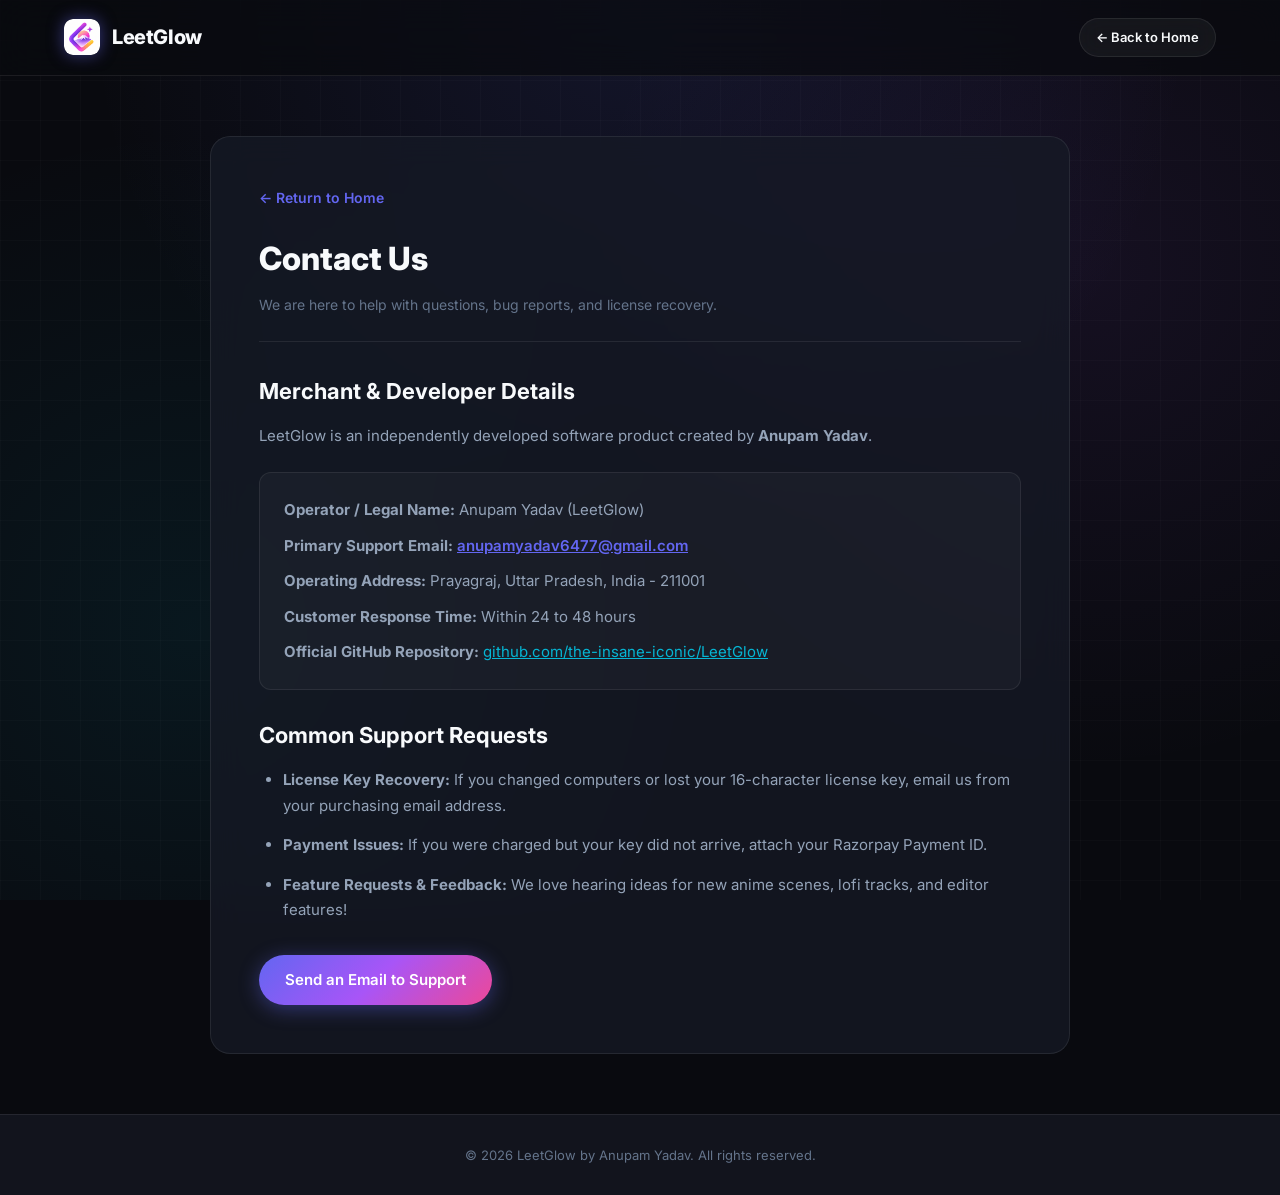
==== docs/contact.html @ cf32027a "feat: add website landing page and legal policy documents for LeetGlow" ====
<!DOCTYPE html>
<html lang="en">
<head>
  <meta charset="UTF-8">
  <meta name="viewport" content="width=device-width, initial-scale=1.0">
  <title>Contact Us — LeetGlow</title>
  <link rel="icon" type="image/png" href="assets/icon128.png">
  <link rel="preconnect" href="https://fonts.googleapis.com">
  <link rel="preconnect" href="https://fonts.gstatic.com" crossorigin>
  <link href="https://fonts.googleapis.com/css2?family=Inter:wght@400;500;600;700;800&display=swap" rel="stylesheet">
  <link rel="stylesheet" href="style.css">
</head>
<body>
  <header class="navbar">
    <div class="container">
      <a href="index.html" class="nav-brand">
        <img src="assets/icon128.png" alt="LeetGlow Logo" class="nav-logo">
        <span class="nav-title">LeetGlow</span>
      </a>
      <a href="index.html" class="btn btn-secondary" style="padding: 8px 16px; font-size: 13px;">← Back to Home</a>
    </div>
  </header>

  <main class="container">
    <div class="legal-container">
      <a href="index.html" class="back-link">← Return to Home</a>
      <div class="legal-header">
        <h1 class="legal-title">Contact Us</h1>
        <p class="legal-meta">We are here to help with questions, bug reports, and license recovery.</p>
      </div>

      <div class="legal-content">
        <h2>Merchant & Developer Details</h2>
        <p>LeetGlow is an independently developed software product created by <strong>Anupam Yadav</strong>.</p>

        <div style="background: rgba(255, 255, 255, 0.03); border: 1px solid rgba(255, 255, 255, 0.08); border-radius: 12px; padding: 24px; margin: 24px 0;">
          <p style="margin-bottom: 10px;"><strong>Operator / Legal Name:</strong> Anupam Yadav (LeetGlow)</p>
          <p style="margin-bottom: 10px;"><strong>Primary Support Email:</strong> <a href="mailto:anupamyadav6477@gmail.com" style="color: #6366f1; font-weight: 600;">anupamyadav6477@gmail.com</a></p>
          <p style="margin-bottom: 10px;"><strong>Operating Address:</strong> Prayagraj, Uttar Pradesh, India - 211001</p>
          <p style="margin-bottom: 10px;"><strong>Customer Response Time:</strong> Within 24 to 48 hours</p>
          <p style="margin-bottom: 0;"><strong>Official GitHub Repository:</strong> <a href="https://github.com/the-insane-iconic/LeetGlow" target="_blank" style="color: #06b6d4;">github.com/the-insane-iconic/LeetGlow</a></p>
        </div>

        <h2>Common Support Requests</h2>
        <ul>
          <li><strong>License Key Recovery:</strong> If you changed computers or lost your 16-character license key, email us from your purchasing email address.</li>
          <li><strong>Payment Issues:</strong> If you were charged but your key did not arrive, attach your Razorpay Payment ID.</li>
          <li><strong>Feature Requests & Feedback:</strong> We love hearing ideas for new anime scenes, lofi tracks, and editor features!</li>
        </ul>

        <div style="margin-top: 32px;">
          <a href="mailto:anupamyadav6477@gmail.com?subject=LeetGlow%20Support%20Request" class="btn btn-primary">
            Send an Email to Support
          </a>
        </div>
      </div>
    </div>
  </main>

  <footer class="footer" style="margin-top: 40px; padding: 30px 0;">
    <div class="container" style="text-align: center; font-size: 13px; color: #64748b;">
      © 2026 LeetGlow by Anupam Yadav. All rights reserved.
    </div>
  </footer>
</body>
</html>
---- docs/style.css ----
/* =============================================================================
   LeetGlow Official Landing Page Stylesheet
   Modern, ultra-premium dark aesthetic with glassmorphism and ambient glow
   ============================================================================= */

:root {
  --bg-primary: #090a0f;
  --bg-secondary: #12141d;
  --bg-card: rgba(22, 26, 38, 0.75);
  --bg-card-hover: rgba(28, 33, 49, 0.9);
  --bg-glass: rgba(18, 21, 32, 0.65);

  --border-subtle: rgba(255, 255, 255, 0.08);
  --border-hover: rgba(255, 255, 255, 0.2);
  --border-accent: rgba(99, 102, 241, 0.35);

  --accent-primary: #6366f1;
  --accent-primary-hover: #4f46e5;
  --accent-gradient: linear-gradient(135deg, #6366f1 0%, #a855f7 50%, #ec4899 100%);
  --accent-glow: 0 0 40px rgba(99, 102, 241, 0.35);

  --cyan-primary: #06b6d4;
  --emerald-primary: #10b981;
  --amber-primary: #f59e0b;

  --text-primary: #f8fafc;
  --text-secondary: #94a3b8;
  --text-muted: #64748b;

  --font-sans: 'Inter', -apple-system, BlinkMacSystemFont, "Segoe UI", Roboto, sans-serif;
  --font-mono: 'JetBrains Mono', ui-monospace, SFMono-Regular, Menlo, Monaco, monospace;

  --container-max: 1200px;
  --radius-sm: 8px;
  --radius-md: 14px;
  --radius-lg: 20px;
  --radius-pill: 9999px;
  --transition-smooth: all 0.25s cubic-bezier(0.16, 1, 0.3, 1);
}

/* Reset & Base */
*, *::before, *::after {
  box-sizing: border-box;
  margin: 0;
  padding: 0;
}

html {
  scroll-behavior: smooth;
  font-family: var(--font-sans);
  background-color: var(--bg-primary);
  color: var(--text-primary);
  line-height: 1.6;
  -webkit-font-smoothing: antialiased;
}

body {
  overflow-x: hidden;
  min-height: 100vh;
  position: relative;
  background-image: 
    radial-gradient(circle at 50% 0%, rgba(99, 102, 241, 0.12) 0%, transparent 50%),
    radial-gradient(circle at 85% 30%, rgba(168, 85, 247, 0.08) 0%, transparent 40%),
    radial-gradient(circle at 15% 70%, rgba(6, 182, 212, 0.08) 0%, transparent 40%);
  background-attachment: fixed;
}

/* Background grid noise */
body::before {
  content: "";
  position: fixed;
  inset: 0;
  background-image: 
    linear-gradient(rgba(255, 255, 255, 0.02) 1px, transparent 1px),
    linear-gradient(90deg, rgba(255, 255, 255, 0.02) 1px, transparent 1px);
  background-size: 40px 40px;
  pointer-events: none;
  z-index: 0;
}

.container {
  width: 100%;
  max-width: var(--container-max);
  margin-left: auto;
  margin-right: auto;
  padding-left: 24px;
  padding-right: 24px;
  position: relative;
  z-index: 1;
}

/* Typography Helpers */
.gradient-text {
  background: var(--accent-gradient);
  -webkit-background-clip: text;
  -webkit-text-fill-color: transparent;
  display: inline-block;
}

.section-tag {
  display: inline-flex;
  align-items: center;
  gap: 8px;
  padding: 6px 14px;
  border-radius: var(--radius-pill);
  background: rgba(99, 102, 241, 0.1);
  border: 1px solid rgba(99, 102, 241, 0.3);
  font-size: 13px;
  font-weight: 600;
  color: #a5b4fc;
  letter-spacing: 0.04em;
  text-transform: uppercase;
  margin-bottom: 16px;
}

.section-header {
  text-align: center;
  max-width: 700px;
  margin: 0 auto 56px auto;
}

.section-title {
  font-size: 38px;
  font-weight: 800;
  letter-spacing: -0.02em;
  margin-bottom: 16px;
  color: var(--text-primary);
}

.section-subtitle {
  font-size: 17px;
  color: var(--text-secondary);
  line-height: 1.6;
}

/* Buttons */
.btn {
  display: inline-flex;
  align-items: center;
  justify-content: center;
  gap: 10px;
  padding: 13px 26px;
  font-size: 15px;
  font-weight: 600;
  border-radius: var(--radius-pill);
  text-decoration: none;
  cursor: pointer;
  transition: var(--transition-smooth);
  border: none;
  white-space: nowrap;
}

.btn-primary {
  background: var(--accent-gradient);
  color: #ffffff;
  box-shadow: 0 4px 20px rgba(99, 102, 241, 0.4);
}

.btn-primary:hover {
  transform: translateY(-2px);
  box-shadow: 0 8px 30px rgba(99, 102, 241, 0.6);
}

.btn-secondary {
  background: rgba(255, 255, 255, 0.05);
  color: var(--text-primary);
  border: 1px solid var(--border-subtle);
  backdrop-filter: blur(12px);
}

.btn-secondary:hover {
  background: rgba(255, 255, 255, 0.1);
  border-color: var(--border-hover);
  transform: translateY(-2px);
}

.btn-outline {
  background: transparent;
  color: #a5b4fc;
  border: 1px solid rgba(99, 102, 241, 0.4);
}

.btn-outline:hover {
  background: rgba(99, 102, 241, 0.12);
  border-color: var(--accent-primary);
}

/* =============================================================================
   Navbar
   ============================================================================= */
.navbar {
  position: sticky;
  top: 0;
  width: 100%;
  z-index: 100;
  padding: 18px 0;
  background: rgba(9, 10, 15, 0.7);
  backdrop-filter: blur(18px);
  border-bottom: 1px solid var(--border-subtle);
  transition: var(--transition-smooth);
}

.navbar .container {
  display: flex;
  align-items: center;
  justify-content: space-between;
}

.nav-brand {
  display: flex;
  align-items: center;
  gap: 12px;
  text-decoration: none;
}

.nav-logo {
  width: 36px;
  height: 36px;
  border-radius: 9px;
  object-fit: cover;
  box-shadow: 0 0 16px rgba(99, 102, 241, 0.5);
}

.nav-title {
  font-size: 20px;
  font-weight: 800;
  color: var(--text-primary);
  letter-spacing: -0.02em;
}

.nav-badge {
  font-size: 11px;
  font-weight: 700;
  padding: 2px 8px;
  border-radius: var(--radius-pill);
  background: rgba(6, 182, 212, 0.15);
  color: var(--cyan-primary);
  border: 1px solid rgba(6, 182, 212, 0.3);
}

.nav-links {
  display: flex;
  align-items: center;
  gap: 28px;
  list-style: none;
}

.nav-link {
  color: var(--text-secondary);
  text-decoration: none;
  font-size: 14px;
  font-weight: 500;
  transition: var(--transition-smooth);
}

.nav-link:hover {
  color: var(--text-primary);
}

.nav-actions {
  display: flex;
  align-items: center;
  gap: 12px;
}

/* =============================================================================
   Hero Section
   ============================================================================= */
.hero {
  padding: 80px 0 60px 0;
  text-align: center;
  position: relative;
}

.hero-pill {
  display: inline-flex;
  align-items: center;
  gap: 8px;
  padding: 6px 16px;
  border-radius: var(--radius-pill);
  background: rgba(255, 255, 255, 0.04);
  border: 1px solid var(--border-subtle);
  font-size: 13px;
  color: var(--text-secondary);
  margin-bottom: 24px;
}

.hero-pill-badge {
  background: var(--accent-gradient);
  color: white;
  font-size: 11px;
  font-weight: 700;
  padding: 2px 8px;
  border-radius: var(--radius-pill);
}

.hero-title {
  font-size: 56px;
  font-weight: 900;
  line-height: 1.15;
  letter-spacing: -0.03em;
  margin-bottom: 24px;
  max-width: 900px;
  margin-left: auto;
  margin-right: auto;
}

.hero-desc {
  font-size: 19px;
  color: var(--text-secondary);
  line-height: 1.6;
  max-width: 720px;
  margin: 0 auto 36px auto;
}

.hero-cta {
  display: flex;
  align-items: center;
  justify-content: center;
  gap: 16px;
  margin-bottom: 28px;
  flex-wrap: wrap;
}

.hero-guarantee {
  display: flex;
  align-items: center;
  justify-content: center;
  gap: 24px;
  font-size: 13px;
  color: var(--text-muted);
}

.hero-guarantee span {
  display: flex;
  align-items: center;
  gap: 6px;
}

.hero-guarantee svg {
  color: var(--emerald-primary);
}

/* =============================================================================
   Interactive Preview Showcase
   ============================================================================= */
.preview-showcase {
  margin-top: 56px;
  position: relative;
}

.preview-switcher {
  display: flex;
  align-items: center;
  justify-content: center;
  gap: 10px;
  margin-bottom: 20px;
  flex-wrap: wrap;
}

.theme-pill-btn {
  padding: 8px 18px;
  border-radius: var(--radius-pill);
  background: rgba(255, 255, 255, 0.04);
  border: 1px solid var(--border-subtle);
  color: var(--text-secondary);
  font-size: 14px;
  font-weight: 500;
  cursor: pointer;
  transition: var(--transition-smooth);
}

.theme-pill-btn:hover {
  background: rgba(255, 255, 255, 0.08);
  color: var(--text-primary);
}

.theme-pill-btn.active {
  background: var(--accent-gradient);
  border-color: transparent;
  color: #ffffff;
  box-shadow: 0 4px 16px rgba(99, 102, 241, 0.4);
}

.preview-window {
  position: relative;
  width: 100%;
  max-width: 980px;
  margin: 0 auto;
  border-radius: var(--radius-lg);
  border: 1px solid var(--border-subtle);
  background: #111420;
  box-shadow: 0 24px 60px rgba(0, 0, 0, 0.6), 0 0 50px rgba(99, 102, 241, 0.15);
  overflow: hidden;
  transition: var(--transition-smooth);
}

.window-header {
  display: flex;
  align-items: center;
  justify-content: space-between;
  padding: 14px 20px;
  background: rgba(18, 21, 32, 0.85);
  backdrop-filter: blur(12px);
  border-bottom: 1px solid var(--border-subtle);
}

.window-dots {
  display: flex;
  align-items: center;
  gap: 8px;
}

.window-dot {
  width: 12px;
  height: 12px;
  border-radius: 50%;
}

.dot-red { background: #ef4444; }
.dot-yellow { background: #f59e0b; }
.dot-green { background: #10b981; }

.window-title {
  font-family: var(--font-mono);
  font-size: 13px;
  color: var(--text-secondary);
  display: flex;
  align-items: center;
  gap: 8px;
}

.window-badge {
  font-size: 12px;
  font-weight: 600;
  padding: 3px 10px;
  border-radius: var(--radius-pill);
  background: rgba(16, 185, 129, 0.15);
  color: var(--emerald-primary);
  border: 1px solid rgba(16, 185, 129, 0.3);
}

.window-stage {
  position: relative;
  height: 480px;
  background-size: cover;
  background-position: center;
  transition: background-image 0.4s ease-in-out;
  display: flex;
  align-items: center;
  justify-content: center;
  padding: 24px;
}

.window-glass-editor {
  width: 100%;
  max-width: 680px;
  background: rgba(10, 12, 20, 0.72);
  backdrop-filter: blur(16px);
  border: 1px solid rgba(255, 255, 255, 0.12);
  border-radius: var(--radius-md);
  box-shadow: 0 16px 40px rgba(0, 0, 0, 0.5);
  padding: 24px;
  font-family: var(--font-mono);
  font-size: 14px;
  line-height: 1.7;
}

.code-keyword { color: #ec4899; }
.code-func { color: #60a5fa; }
.code-var { color: #f87171; }
.code-type { color: #34d399; }
.code-num { color: #fbbf24; }
.code-comment { color: #64748b; font-style: italic; }

.submission-toast {
  position: absolute;
  bottom: 24px;
  right: 24px;
  display: flex;
  align-items: center;
  gap: 12px;
  padding: 12px 20px;
  background: rgba(16, 185, 129, 0.2);
  border: 1px solid rgba(16, 185, 129, 0.4);
  backdrop-filter: blur(16px);
  border-radius: var(--radius-md);
  box-shadow: 0 10px 30px rgba(0, 0, 0, 0.4);
  animation: bounce 2s infinite ease-in-out;
}

@keyframes bounce {
  0%, 100% { transform: translateY(0); }
  50% { transform: translateY(-6px); }
}

/* =============================================================================
   Features Section
   ============================================================================= */
.features-section {
  padding: 100px 0;
}

.features-grid {
  display: grid;
  grid-template-columns: repeat(auto-fit, minmax(340px, 1fr));
  gap: 28px;
}

.feature-card {
  padding: 32px;
  border-radius: var(--radius-lg);
  background: var(--bg-card);
  border: 1px solid var(--border-subtle);
  backdrop-filter: blur(12px);
  transition: var(--transition-smooth);
  position: relative;
  overflow: hidden;
}

.feature-card:hover {
  transform: translateY(-4px);
  border-color: var(--border-hover);
  background: var(--bg-card-hover);
  box-shadow: 0 16px 36px rgba(0, 0, 0, 0.4);
}

.feature-icon-wrapper {
  width: 54px;
  height: 54px;
  border-radius: var(--radius-md);
  background: rgba(99, 102, 241, 0.1);
  border: 1px solid rgba(99, 102, 241, 0.25);
  display: flex;
  align-items: center;
  justify-content: center;
  margin-bottom: 20px;
  font-size: 24px;
  color: #a5b4fc;
}

.feature-title {
  font-size: 20px;
  font-weight: 700;
  margin-bottom: 12px;
  color: var(--text-primary);
}

.feature-desc {
  font-size: 15px;
  color: var(--text-secondary);
  line-height: 1.6;
}

/* =============================================================================
   Pricing Section (Mandatory for Razorpay Compliance)
   ============================================================================= */
.pricing-section {
  padding: 100px 0;
  background: linear-gradient(180deg, transparent 0%, rgba(99, 102, 241, 0.05) 50%, transparent 100%);
  position: relative;
}

.pricing-grid {
  display: grid;
  grid-template-columns: repeat(auto-fit, minmax(320px, 1fr));
  gap: 32px;
  max-width: 900px;
  margin: 0 auto;
  align-items: center;
}

.pricing-card {
  border-radius: var(--radius-lg);
  padding: 40px;
  background: var(--bg-card);
  border: 1px solid var(--border-subtle);
  backdrop-filter: blur(16px);
  position: relative;
  transition: var(--transition-smooth);
}

.pricing-card.featured {
  border: 2px solid var(--accent-primary);
  box-shadow: 0 0 50px rgba(99, 102, 241, 0.25), 0 20px 40px rgba(0, 0, 0, 0.5);
  background: rgba(24, 28, 44, 0.85);
  transform: scale(1.03);
}

.pricing-badge {
  position: absolute;
  top: -14px;
  left: 50%;
  transform: translateX(-50%);
  padding: 4px 16px;
  border-radius: var(--radius-pill);
  background: var(--accent-gradient);
  color: white;
  font-size: 12px;
  font-weight: 700;
  text-transform: uppercase;
  letter-spacing: 0.05em;
  box-shadow: 0 4px 12px rgba(99, 102, 241, 0.4);
}

.pricing-plan-name {
  font-size: 22px;
  font-weight: 700;
  color: var(--text-primary);
  margin-bottom: 8px;
}

.pricing-plan-desc {
  font-size: 14px;
  color: var(--text-secondary);
  margin-bottom: 24px;
}

.pricing-price-box {
  display: flex;
  align-items: baseline;
  gap: 8px;
  margin-bottom: 28px;
  padding-bottom: 24px;
  border-bottom: 1px solid var(--border-subtle);
}

.price-currency {
  font-size: 24px;
  font-weight: 700;
  color: var(--text-primary);
}

.price-amount {
  font-size: 54px;
  font-weight: 900;
  color: var(--text-primary);
  line-height: 1;
}

.price-period {
  font-size: 14px;
  color: var(--text-muted);
}

.pricing-features-list {
  list-style: none;
  margin-bottom: 32px;
  display: flex;
  flex-direction: column;
  gap: 14px;
}

.pricing-feature-item {
  display: flex;
  align-items: center;
  gap: 12px;
  font-size: 14px;
  color: var(--text-secondary);
}

.pricing-feature-item svg {
  color: var(--emerald-primary);
  flex-shrink: 0;
}

.pricing-card .btn {
  width: 100%;
}

.pricing-micro-note {
  text-align: center;
  font-size: 12px;
  color: var(--text-muted);
  margin-top: 14px;
}

/* =============================================================================
   FAQ Section
   ============================================================================= */
.faq-section {
  padding: 80px 0;
}

.faq-list {
  max-width: 760px;
  margin: 0 auto;
  display: flex;
  flex-direction: column;
  gap: 16px;
}

.faq-item {
  border-radius: var(--radius-md);
  background: var(--bg-card);
  border: 1px solid var(--border-subtle);
  overflow: hidden;
  transition: var(--transition-smooth);
}

.faq-question {
  width: 100%;
  padding: 20px 24px;
  text-align: left;
  background: transparent;
  border: none;
  font-size: 16px;
  font-weight: 600;
  color: var(--text-primary);
  display: flex;
  align-items: center;
  justify-content: space-between;
  cursor: pointer;
}

.faq-icon {
  transition: transform 0.25s ease;
  color: var(--text-muted);
}

.faq-item.active .faq-icon {
  transform: rotate(180deg);
  color: var(--accent-primary);
}

.faq-answer {
  max-height: 0;
  overflow: hidden;
  transition: max-height 0.3s ease-out, padding 0.3s ease;
  padding: 0 24px;
  font-size: 15px;
  color: var(--text-secondary);
  line-height: 1.6;
}

.faq-item.active .faq-answer {
  max-height: 250px;
  padding-bottom: 20px;
}

/* =============================================================================
   Footer & Legal Compliance Hub (Razorpay Mandated)
   ============================================================================= */
.footer {
  background: var(--bg-secondary);
  border-top: 1px solid var(--border-subtle);
  padding: 60px 0 30px 0;
  margin-top: 80px;
}

.footer-top {
  display: grid;
  grid-template-columns: 2fr 1fr 1fr 1fr;
  gap: 40px;
  margin-bottom: 48px;
}

.footer-brand p {
  font-size: 14px;
  color: var(--text-secondary);
  margin-top: 14px;
  max-width: 340px;
  line-height: 1.6;
}

.footer-heading {
  font-size: 15px;
  font-weight: 700;
  color: var(--text-primary);
  margin-bottom: 18px;
  text-transform: uppercase;
  letter-spacing: 0.04em;
}

.footer-links {
  list-style: none;
  display: flex;
  flex-direction: column;
  gap: 12px;
}

.footer-link {
  font-size: 14px;
  color: var(--text-secondary);
  text-decoration: none;
  transition: var(--transition-smooth);
}

.footer-link:hover {
  color: var(--text-primary);
  transform: translateX(2px);
}

.footer-merchant-box {
  padding: 20px;
  border-radius: var(--radius-md);
  background: rgba(255, 255, 255, 0.03);
  border: 1px solid var(--border-subtle);
  margin-bottom: 36px;
  font-size: 13px;
  color: var(--text-secondary);
  display: flex;
  flex-direction: column;
  gap: 6px;
}

.footer-bottom {
  display: flex;
  align-items: center;
  justify-content: space-between;
  padding-top: 24px;
  border-top: 1px solid var(--border-subtle);
  font-size: 13px;
  color: var(--text-muted);
  flex-wrap: wrap;
  gap: 16px;
}

/* =============================================================================
   Legal Document Subpages (Privacy, Terms, Refunds)
   ============================================================================= */
.legal-container {
  max-width: 860px;
  margin: 60px auto;
  padding: 48px;
  background: var(--bg-card);
  border: 1px solid var(--border-subtle);
  border-radius: var(--radius-lg);
  backdrop-filter: blur(16px);
}

.legal-header {
  border-bottom: 1px solid var(--border-subtle);
  padding-bottom: 24px;
  margin-bottom: 32px;
}

.legal-title {
  font-size: 32px;
  font-weight: 800;
  margin-bottom: 10px;
}

.legal-meta {
  font-size: 14px;
  color: var(--text-muted);
}

.legal-content h2 {
  font-size: 22px;
  font-weight: 700;
  margin: 28px 0 14px 0;
  color: var(--text-primary);
}

.legal-content p, .legal-content li {
  font-size: 15px;
  color: var(--text-secondary);
  line-height: 1.7;
  margin-bottom: 14px;
}

.legal-content ul {
  padding-left: 24px;
  margin-bottom: 18px;
}

.back-link {
  display: inline-flex;
  align-items: center;
  gap: 8px;
  color: var(--accent-primary);
  text-decoration: none;
  font-size: 14px;
  font-weight: 600;
  margin-bottom: 24px;
}

.back-link:hover {
  text-decoration: underline;
}

/* Responsive */
@media (max-width: 900px) {
  .hero-title { font-size: 40px; }
  .footer-top { grid-template-columns: 1fr 1fr; }
  .window-stage { height: 380px; }
  .pricing-card.featured { transform: none; }
}

@media (max-width: 640px) {
  .hero-title { font-size: 32px; }
  .hero-desc { font-size: 16px; }
  .nav-links { display: none; }
  .footer-top { grid-template-columns: 1fr; }
  .window-glass-editor { padding: 14px; font-size: 12px; }
  .legal-container { padding: 24px; margin: 24px auto; }
}
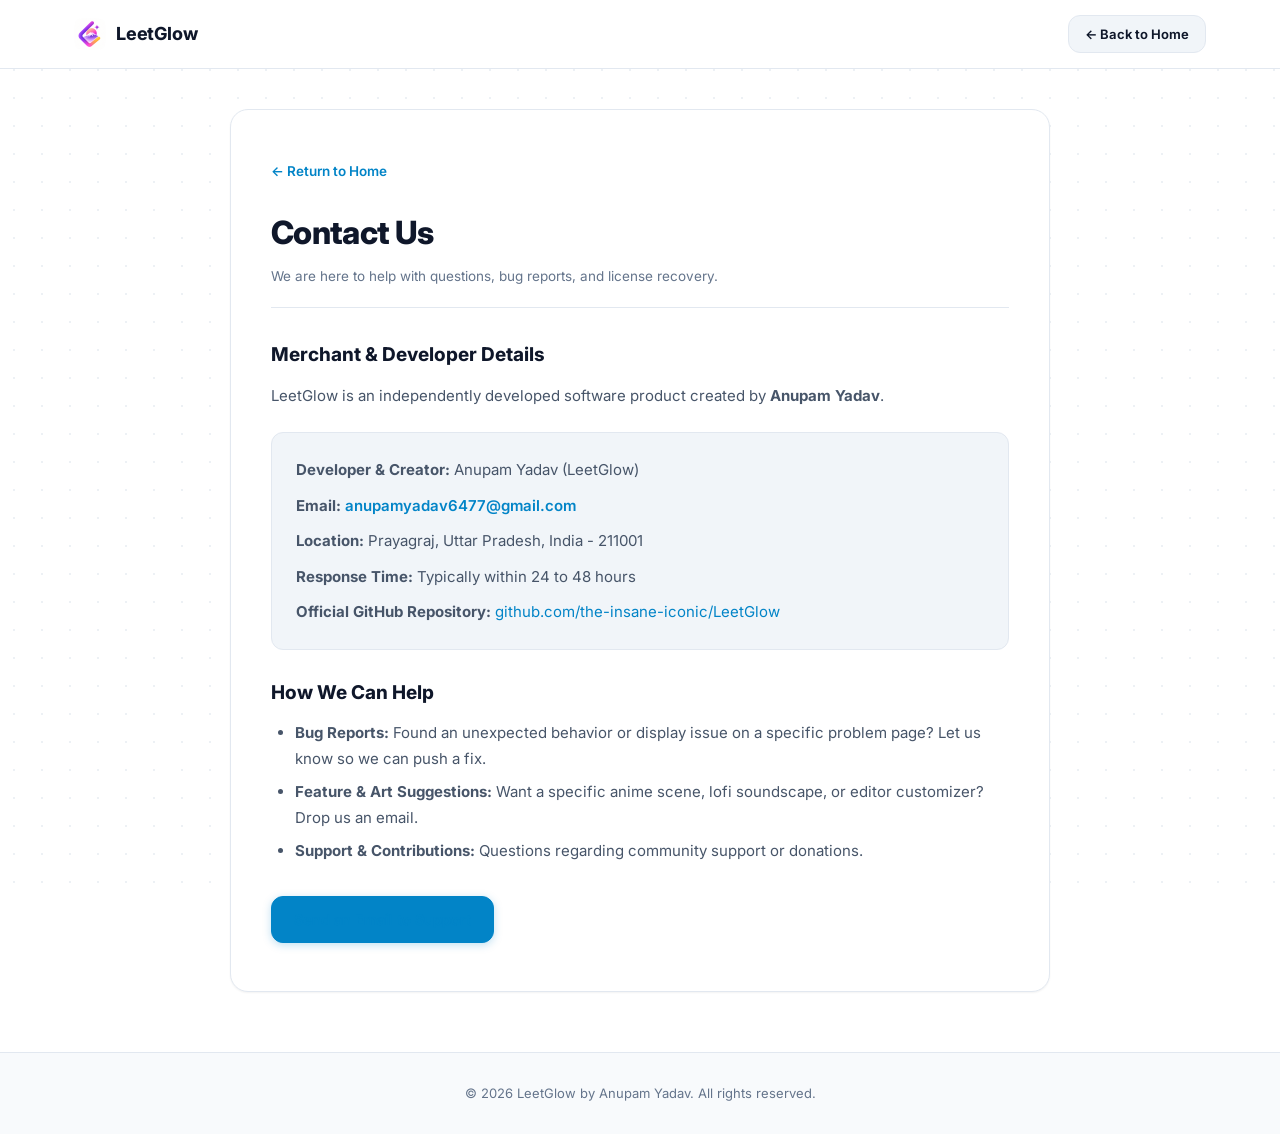
==== commit 5012423a: "feat: transition LeetGlow to a fully free extension and add support page" ====
--- a/docs/contact.html
+++ b/docs/contact.html
@@ -33,19 +33,19 @@
         <h2>Merchant & Developer Details</h2>
         <p>LeetGlow is an independently developed software product created by <strong>Anupam Yadav</strong>.</p>
 
-        <div style="background: rgba(255, 255, 255, 0.03); border: 1px solid rgba(255, 255, 255, 0.08); border-radius: 12px; padding: 24px; margin: 24px 0;">
-          <p style="margin-bottom: 10px;"><strong>Operator / Legal Name:</strong> Anupam Yadav (LeetGlow)</p>
-          <p style="margin-bottom: 10px;"><strong>Primary Support Email:</strong> <a href="mailto:anupamyadav6477@gmail.com" style="color: #6366f1; font-weight: 600;">anupamyadav6477@gmail.com</a></p>
-          <p style="margin-bottom: 10px;"><strong>Operating Address:</strong> Prayagraj, Uttar Pradesh, India - 211001</p>
-          <p style="margin-bottom: 10px;"><strong>Customer Response Time:</strong> Within 24 to 48 hours</p>
-          <p style="margin-bottom: 0;"><strong>Official GitHub Repository:</strong> <a href="https://github.com/the-insane-iconic/LeetGlow" target="_blank" style="color: #06b6d4;">github.com/the-insane-iconic/LeetGlow</a></p>
+        <div style="background: var(--bg-subtle); border: 1px solid var(--border-subtle); border-radius: 12px; padding: 24px; margin: 24px 0;">
+          <p style="margin-bottom: 10px;"><strong>Developer & Creator:</strong> Anupam Yadav (LeetGlow)</p>
+          <p style="margin-bottom: 10px;"><strong>Email:</strong> <a href="mailto:anupamyadav6477@gmail.com" style="color: var(--primary); font-weight: 600;">anupamyadav6477@gmail.com</a></p>
+          <p style="margin-bottom: 10px;"><strong>Location:</strong> Prayagraj, Uttar Pradesh, India - 211001</p>
+          <p style="margin-bottom: 10px;"><strong>Response Time:</strong> Typically within 24 to 48 hours</p>
+          <p style="margin-bottom: 0;"><strong>Official GitHub Repository:</strong> <a href="https://github.com/the-insane-iconic/LeetGlow" target="_blank" style="color: var(--primary);">github.com/the-insane-iconic/LeetGlow</a></p>
         </div>
 
-        <h2>Common Support Requests</h2>
+        <h2>How We Can Help</h2>
         <ul>
-          <li><strong>License Key Recovery:</strong> If you changed computers or lost your 16-character license key, email us from your purchasing email address.</li>
-          <li><strong>Payment Issues:</strong> If you were charged but your key did not arrive, attach your Razorpay Payment ID.</li>
-          <li><strong>Feature Requests & Feedback:</strong> We love hearing ideas for new anime scenes, lofi tracks, and editor features!</li>
+          <li><strong>Bug Reports:</strong> Found an unexpected behavior or display issue on a specific problem page? Let us know so we can push a fix.</li>
+          <li><strong>Feature & Art Suggestions:</strong> Want a specific anime scene, lofi soundscape, or editor customizer? Drop us an email.</li>
+          <li><strong>Support & Contributions:</strong> Questions regarding community support or donations.</li>
         </ul>
 
         <div style="margin-top: 32px;">
--- a/docs/style.css
+++ b/docs/style.css
@@ -1,41 +1,45 @@
 /* =============================================================================
-   LeetGlow Official Landing Page Stylesheet
-   Modern, ultra-premium dark aesthetic with glassmorphism and ambient glow
+   LeetGlow Official Website Stylesheet
+   Clean, modern, light-theme developer aesthetic (Linear / Vercel Light style)
    ============================================================================= */
 
 :root {
-  --bg-primary: #090a0f;
-  --bg-secondary: #12141d;
-  --bg-card: rgba(22, 26, 38, 0.75);
-  --bg-card-hover: rgba(28, 33, 49, 0.9);
-  --bg-glass: rgba(18, 21, 32, 0.65);
-
-  --border-subtle: rgba(255, 255, 255, 0.08);
-  --border-hover: rgba(255, 255, 255, 0.2);
-  --border-accent: rgba(99, 102, 241, 0.35);
-
-  --accent-primary: #6366f1;
-  --accent-primary-hover: #4f46e5;
-  --accent-gradient: linear-gradient(135deg, #6366f1 0%, #a855f7 50%, #ec4899 100%);
-  --accent-glow: 0 0 40px rgba(99, 102, 241, 0.35);
-
-  --cyan-primary: #06b6d4;
-  --emerald-primary: #10b981;
-  --amber-primary: #f59e0b;
-
-  --text-primary: #f8fafc;
-  --text-secondary: #94a3b8;
+  --bg-primary: #ffffff;
+  --bg-secondary: #f8fafc;
+  --bg-subtle: #f1f5f9;
+  --bg-card: #ffffff;
+  --bg-card-hover: #ffffff;
+
+  --border-subtle: #e2e8f0;
+  --border-hover: #cbd5e1;
+  --border-accent: #bfdbfe;
+
+  --primary: #0284c7;
+  --primary-hover: #0369a1;
+  --primary-soft: #f0f9ff;
+
+  --emerald: #10b981;
+  --emerald-soft: #ecfdf5;
+  --rose: #e11d48;
+  --amber: #f59e0b;
+
+  --text-primary: #0f172a;
+  --text-secondary: #475569;
   --text-muted: #64748b;
+  --text-faint: #94a3b8;
 
   --font-sans: 'Inter', -apple-system, BlinkMacSystemFont, "Segoe UI", Roboto, sans-serif;
   --font-mono: 'JetBrains Mono', ui-monospace, SFMono-Regular, Menlo, Monaco, monospace;
 
-  --container-max: 1200px;
+  --container-max: 1180px;
   --radius-sm: 8px;
-  --radius-md: 14px;
-  --radius-lg: 20px;
+  --radius-md: 12px;
+  --radius-lg: 18px;
   --radius-pill: 9999px;
-  --transition-smooth: all 0.25s cubic-bezier(0.16, 1, 0.3, 1);
+  --shadow-sm: 0 1px 2px 0 rgba(0, 0, 0, 0.05);
+  --shadow-md: 0 4px 20px -2px rgba(15, 23, 42, 0.06), 0 2px 6px -1px rgba(15, 23, 42, 0.04);
+  --shadow-lg: 0 12px 32px -4px rgba(15, 23, 42, 0.08), 0 4px 12px -2px rgba(15, 23, 42, 0.03);
+  --transition: all 0.2s cubic-bezier(0.16, 1, 0.3, 1);
 }
 
 /* Reset & Base */
@@ -58,22 +62,17 @@
   overflow-x: hidden;
   min-height: 100vh;
   position: relative;
-  background-image: 
-    radial-gradient(circle at 50% 0%, rgba(99, 102, 241, 0.12) 0%, transparent 50%),
-    radial-gradient(circle at 85% 30%, rgba(168, 85, 247, 0.08) 0%, transparent 40%),
-    radial-gradient(circle at 15% 70%, rgba(6, 182, 212, 0.08) 0%, transparent 40%);
-  background-attachment: fixed;
-}
-
-/* Background grid noise */
+  background-color: var(--bg-primary);
+}
+
+/* Subtle architectural dot grid */
 body::before {
   content: "";
   position: fixed;
   inset: 0;
-  background-image: 
-    linear-gradient(rgba(255, 255, 255, 0.02) 1px, transparent 1px),
-    linear-gradient(90deg, rgba(255, 255, 255, 0.02) 1px, transparent 1px);
-  background-size: 40px 40px;
+  background-image: radial-gradient(#cbd5e1 1px, transparent 1px);
+  background-size: 28px 28px;
+  opacity: 0.35;
   pointer-events: none;
   z-index: 0;
 }
@@ -91,7 +90,7 @@
 
 /* Typography Helpers */
 .gradient-text {
-  background: var(--accent-gradient);
+  background: linear-gradient(135deg, #0284c7 0%, #2563eb 50%, #4f46e5 100%);
   -webkit-background-clip: text;
   -webkit-text-fill-color: transparent;
   display: inline-block;
@@ -100,37 +99,41 @@
 .section-tag {
   display: inline-flex;
   align-items: center;
-  gap: 8px;
-  padding: 6px 14px;
+  gap: 6px;
+  font-size: 12px;
+  font-weight: 700;
+  text-transform: uppercase;
+  letter-spacing: 0.06em;
+  color: var(--primary);
+  background: var(--primary-soft);
+  border: 1px solid var(--border-accent);
+  padding: 4px 12px;
   border-radius: var(--radius-pill);
-  background: rgba(99, 102, 241, 0.1);
-  border: 1px solid rgba(99, 102, 241, 0.3);
-  font-size: 13px;
-  font-weight: 600;
-  color: #a5b4fc;
-  letter-spacing: 0.04em;
-  text-transform: uppercase;
-  margin-bottom: 16px;
+  margin-bottom: 14px;
+}
+
+.section-title {
+  font-size: 34px;
+  font-weight: 800;
+  letter-spacing: -0.025em;
+  color: var(--text-primary);
+  line-height: 1.25;
+  margin-bottom: 12px;
+}
+
+.section-subtitle {
+  font-size: 16px;
+  color: var(--text-secondary);
+  max-width: 620px;
+  line-height: 1.65;
 }
 
 .section-header {
   text-align: center;
-  max-width: 700px;
-  margin: 0 auto 56px auto;
-}
-
-.section-title {
-  font-size: 38px;
-  font-weight: 800;
-  letter-spacing: -0.02em;
-  margin-bottom: 16px;
-  color: var(--text-primary);
-}
-
-.section-subtitle {
-  font-size: 17px;
-  color: var(--text-secondary);
-  line-height: 1.6;
+  margin-bottom: 48px;
+  display: flex;
+  flex-direction: column;
+  align-items: center;
 }
 
 /* Buttons */
@@ -138,123 +141,113 @@
   display: inline-flex;
   align-items: center;
   justify-content: center;
-  gap: 10px;
-  padding: 13px 26px;
-  font-size: 15px;
-  font-weight: 600;
-  border-radius: var(--radius-pill);
+  gap: 8px;
+  font-family: var(--font-sans);
+  font-size: 14.5px;
+  font-weight: 650;
+  padding: 11px 22px;
+  border-radius: var(--radius-md);
   text-decoration: none;
   cursor: pointer;
-  transition: var(--transition-smooth);
-  border: none;
+  transition: var(--transition);
   white-space: nowrap;
 }
 
 .btn-primary {
-  background: var(--accent-gradient);
+  background: var(--primary);
   color: #ffffff;
-  box-shadow: 0 4px 20px rgba(99, 102, 241, 0.4);
-}
-
+  border: 1px solid var(--primary);
+  box-shadow: 0 2px 8px rgba(2, 132, 199, 0.25);
+}
 .btn-primary:hover {
-  transform: translateY(-2px);
-  box-shadow: 0 8px 30px rgba(99, 102, 241, 0.6);
+  background: var(--primary-hover);
+  border-color: var(--primary-hover);
+  transform: translateY(-1px);
+  box-shadow: 0 4px 16px rgba(2, 132, 199, 0.32);
+}
+.btn-primary:active {
+  transform: translateY(0.5px);
 }
 
 .btn-secondary {
-  background: rgba(255, 255, 255, 0.05);
-  color: var(--text-primary);
-  border: 1px solid var(--border-subtle);
-  backdrop-filter: blur(12px);
-}
-
+  background: var(--bg-surface-subtle, #f1f5f9);
+  color: var(--text-primary);
+  border: 1px solid var(--border-subtle);
+}
 .btn-secondary:hover {
-  background: rgba(255, 255, 255, 0.1);
-  border-color: var(--border-hover);
-  transform: translateY(-2px);
+  background: #e2e8f0;
+  border-color: #cbd5e1;
+  color: var(--text-main);
+  transform: translateY(-1px);
 }
 
 .btn-outline {
-  background: transparent;
-  color: #a5b4fc;
-  border: 1px solid rgba(99, 102, 241, 0.4);
-}
-
+  background: #ffffff;
+  color: var(--text-secondary);
+  border: 1px solid var(--border-subtle);
+}
 .btn-outline:hover {
-  background: rgba(99, 102, 241, 0.12);
-  border-color: var(--accent-primary);
-}
-
-/* =============================================================================
-   Navbar
-   ============================================================================= */
+  background: #f8fafc;
+  color: var(--text-primary);
+  border-color: #cbd5e1;
+}
+
+/* Navigation Bar */
 .navbar {
   position: sticky;
   top: 0;
-  width: 100%;
   z-index: 100;
-  padding: 18px 0;
-  background: rgba(9, 10, 15, 0.7);
-  backdrop-filter: blur(18px);
+  background: rgba(255, 255, 255, 0.88);
+  backdrop-filter: blur(12px);
+  -webkit-backdrop-filter: blur(12px);
   border-bottom: 1px solid var(--border-subtle);
-  transition: var(--transition-smooth);
-}
-
+  transition: var(--transition);
+}
 .navbar .container {
   display: flex;
   align-items: center;
   justify-content: space-between;
-}
-
+  height: 68px;
+}
 .nav-brand {
   display: flex;
   align-items: center;
-  gap: 12px;
+  gap: 10px;
   text-decoration: none;
-}
-
+  color: var(--text-primary);
+  font-weight: 750;
+  font-size: 18px;
+  letter-spacing: -0.01em;
+}
 .nav-logo {
-  width: 36px;
-  height: 36px;
-  border-radius: 9px;
-  object-fit: cover;
-  box-shadow: 0 0 16px rgba(99, 102, 241, 0.5);
-}
-
-.nav-title {
-  font-size: 20px;
-  font-weight: 800;
-  color: var(--text-primary);
-  letter-spacing: -0.02em;
-}
-
+  width: 32px;
+  height: 32px;
+  border-radius: 8px;
+}
 .nav-badge {
   font-size: 11px;
-  font-weight: 700;
-  padding: 2px 8px;
+  font-weight: 600;
+  background: var(--emerald-soft);
+  color: #047857;
+  border: 1px solid #a7f3d0;
+  padding: 2px 7px;
   border-radius: var(--radius-pill);
-  background: rgba(6, 182, 212, 0.15);
-  color: var(--cyan-primary);
-  border: 1px solid rgba(6, 182, 212, 0.3);
 }
 
 .nav-links {
   display: flex;
   align-items: center;
   gap: 28px;
-  list-style: none;
-}
-
+}
 .nav-link {
   color: var(--text-secondary);
   text-decoration: none;
   font-size: 14px;
-  font-weight: 500;
-  transition: var(--transition-smooth);
-}
-
+  font-weight: 550;
+  transition: color 0.15s ease;
+}
 .nav-link:hover {
-  color: var(--text-primary);
+  color: var(--primary);
 }
 
 .nav-actions {
@@ -263,636 +256,534 @@
   gap: 12px;
 }
 
-/* =============================================================================
-   Hero Section
-   ============================================================================= */
+/* Hero Section */
 .hero {
-  padding: 80px 0 60px 0;
+  padding: 68px 0 60px;
   text-align: center;
-  position: relative;
-}
-
+}
 .hero-pill {
   display: inline-flex;
   align-items: center;
   gap: 8px;
-  padding: 6px 16px;
+  background: #ffffff;
+  border: 1px solid var(--border-subtle);
   border-radius: var(--radius-pill);
-  background: rgba(255, 255, 255, 0.04);
-  border: 1px solid var(--border-subtle);
+  padding: 5px 14px 5px 6px;
   font-size: 13px;
   color: var(--text-secondary);
   margin-bottom: 24px;
-}
-
+  box-shadow: var(--shadow-sm);
+}
 .hero-pill-badge {
-  background: var(--accent-gradient);
-  color: white;
-  font-size: 11px;
+  background: var(--emerald);
+  color: #ffffff;
+  font-size: 10.5px;
   font-weight: 700;
-  padding: 2px 8px;
+  padding: 2px 7px;
   border-radius: var(--radius-pill);
-}
-
+  letter-spacing: 0.04em;
+}
 .hero-title {
-  font-size: 56px;
+  font-size: 52px;
   font-weight: 900;
+  letter-spacing: -0.035em;
   line-height: 1.15;
-  letter-spacing: -0.03em;
-  margin-bottom: 24px;
-  max-width: 900px;
-  margin-left: auto;
-  margin-right: auto;
-}
-
+  max-width: 840px;
+  margin: 0 auto 20px;
+  color: var(--text-primary);
+}
 .hero-desc {
-  font-size: 19px;
-  color: var(--text-secondary);
+  font-size: 18px;
+  color: var(--text-secondary);
+  max-width: 680px;
+  margin: 0 auto 32px;
   line-height: 1.6;
-  max-width: 720px;
-  margin: 0 auto 36px auto;
-}
-
+}
 .hero-cta {
   display: flex;
   align-items: center;
   justify-content: center;
-  gap: 16px;
-  margin-bottom: 28px;
+  gap: 14px;
+  margin-bottom: 36px;
+}
+
+.hero-guarantee {
+  display: flex;
   flex-wrap: wrap;
-}
-
-.hero-guarantee {
-  display: flex;
   align-items: center;
   justify-content: center;
   gap: 24px;
   font-size: 13px;
+  font-weight: 550;
   color: var(--text-muted);
-}
-
+  margin-bottom: 48px;
+}
 .hero-guarantee span {
-  display: flex;
+  display: inline-flex;
   align-items: center;
   gap: 6px;
 }
-
 .hero-guarantee svg {
-  color: var(--emerald-primary);
-}
-
-/* =============================================================================
-   Interactive Preview Showcase
-   ============================================================================= */
+  color: var(--emerald);
+}
+
+/* Interactive Preview Showcase */
 .preview-showcase {
-  margin-top: 56px;
-  position: relative;
-}
-
+  max-width: 960px;
+  margin: 0 auto;
+  border-radius: var(--radius-lg);
+  background: #ffffff;
+  border: 1px solid var(--border-subtle);
+  box-shadow: var(--shadow-lg);
+  overflow: hidden;
+}
 .preview-switcher {
   display: flex;
   align-items: center;
   justify-content: center;
-  gap: 10px;
-  margin-bottom: 20px;
-  flex-wrap: wrap;
-}
-
+  gap: 8px;
+  padding: 12px 16px;
+  background: var(--bg-secondary);
+  border-bottom: 1px solid var(--border-subtle);
+  overflow-x: auto;
+}
 .theme-pill-btn {
-  padding: 8px 18px;
+  background: #ffffff;
+  border: 1px solid var(--border-subtle);
   border-radius: var(--radius-pill);
-  background: rgba(255, 255, 255, 0.04);
-  border: 1px solid var(--border-subtle);
-  color: var(--text-secondary);
-  font-size: 14px;
-  font-weight: 500;
+  padding: 6px 14px;
+  font-family: var(--font-sans);
+  font-size: 13px;
+  font-weight: 600;
+  color: var(--text-secondary);
   cursor: pointer;
-  transition: var(--transition-smooth);
-}
-
+  transition: var(--transition);
+  white-space: nowrap;
+}
 .theme-pill-btn:hover {
-  background: rgba(255, 255, 255, 0.08);
-  color: var(--text-primary);
-}
-
+  border-color: #94a3b8;
+  color: var(--text-primary);
+}
 .theme-pill-btn.active {
-  background: var(--accent-gradient);
-  border-color: transparent;
+  background: var(--primary);
   color: #ffffff;
-  box-shadow: 0 4px 16px rgba(99, 102, 241, 0.4);
+  border-color: var(--primary);
+  box-shadow: 0 2px 6px rgba(2, 132, 199, 0.28);
 }
 
 .preview-window {
   position: relative;
-  width: 100%;
-  max-width: 980px;
-  margin: 0 auto;
-  border-radius: var(--radius-lg);
-  border: 1px solid var(--border-subtle);
-  background: #111420;
-  box-shadow: 0 24px 60px rgba(0, 0, 0, 0.6), 0 0 50px rgba(99, 102, 241, 0.15);
-  overflow: hidden;
-  transition: var(--transition-smooth);
-}
-
+  background: #0f172a;
+}
 .window-header {
-  display: flex;
-  align-items: center;
-  justify-content: space-between;
-  padding: 14px 20px;
-  background: rgba(18, 21, 32, 0.85);
-  backdrop-filter: blur(12px);
-  border-bottom: 1px solid var(--border-subtle);
-}
-
+  height: 38px;
+  background: rgba(15, 23, 42, 0.95);
+  border-bottom: 1px solid rgba(255, 255, 255, 0.08);
+  display: flex;
+  align-items: center;
+  padding: 0 16px;
+  gap: 12px;
+}
 .window-dots {
   display: flex;
-  align-items: center;
-  gap: 8px;
-}
-
+  gap: 6px;
+}
 .window-dot {
-  width: 12px;
-  height: 12px;
+  width: 10px;
+  height: 10px;
   border-radius: 50%;
 }
-
 .dot-red { background: #ef4444; }
 .dot-yellow { background: #f59e0b; }
 .dot-green { background: #10b981; }
 
 .window-title {
+  flex: 1;
+  text-align: center;
   font-family: var(--font-mono);
-  font-size: 13px;
-  color: var(--text-secondary);
-  display: flex;
-  align-items: center;
-  gap: 8px;
-}
-
+  font-size: 11.5px;
+  color: #94a3b8;
+}
 .window-badge {
-  font-size: 12px;
+  font-size: 11px;
   font-weight: 600;
-  padding: 3px 10px;
+  color: #34d399;
+  background: rgba(16, 185, 129, 0.15);
+  padding: 2px 8px;
   border-radius: var(--radius-pill);
-  background: rgba(16, 185, 129, 0.15);
-  color: var(--emerald-primary);
-  border: 1px solid rgba(16, 185, 129, 0.3);
 }
 
 .window-stage {
-  position: relative;
-  height: 480px;
+  min-height: 440px;
   background-size: cover;
   background-position: center;
-  transition: background-image 0.4s ease-in-out;
   display: flex;
   align-items: center;
   justify-content: center;
+  padding: 36px 20px;
+  position: relative;
+  transition: background-image 0.3s ease-in-out;
+}
+.window-glass-editor {
+  background: rgba(15, 23, 42, 0.88);
+  backdrop-filter: blur(14px);
+  -webkit-backdrop-filter: blur(14px);
+  border: 1px solid rgba(255, 255, 255, 0.12);
+  border-radius: 12px;
   padding: 24px;
-}
-
-.window-glass-editor {
+  max-width: 600px;
   width: 100%;
-  max-width: 680px;
-  background: rgba(10, 12, 20, 0.72);
-  backdrop-filter: blur(16px);
-  border: 1px solid rgba(255, 255, 255, 0.12);
-  border-radius: var(--radius-md);
-  box-shadow: 0 16px 40px rgba(0, 0, 0, 0.5);
-  padding: 24px;
   font-family: var(--font-mono);
-  font-size: 14px;
-  line-height: 1.7;
-}
-
-.code-keyword { color: #ec4899; }
-.code-func { color: #60a5fa; }
-.code-var { color: #f87171; }
-.code-type { color: #34d399; }
+  font-size: 13.5px;
+  color: #f8fafc;
+  line-height: 1.6;
+  box-shadow: 0 16px 36px rgba(0, 0, 0, 0.35);
+}
+.code-comment { color: #64748b; font-style: italic; }
+.code-keyword { color: #f43f5e; font-weight: 600; }
+.code-func { color: #38bdf8; }
+.code-var { color: #f8fafc; }
+.code-type { color: #a78bfa; }
 .code-num { color: #fbbf24; }
-.code-comment { color: #64748b; font-style: italic; }
 
 .submission-toast {
   position: absolute;
-  bottom: 24px;
-  right: 24px;
+  bottom: 20px;
+  right: 20px;
+  background: rgba(15, 23, 42, 0.95);
+  backdrop-filter: blur(10px);
+  border: 1px solid rgba(16, 185, 129, 0.35);
+  border-radius: 10px;
+  padding: 10px 16px;
   display: flex;
   align-items: center;
   gap: 12px;
-  padding: 12px 20px;
-  background: rgba(16, 185, 129, 0.2);
-  border: 1px solid rgba(16, 185, 129, 0.4);
-  backdrop-filter: blur(16px);
-  border-radius: var(--radius-md);
-  box-shadow: 0 10px 30px rgba(0, 0, 0, 0.4);
-  animation: bounce 2s infinite ease-in-out;
-}
-
-@keyframes bounce {
-  0%, 100% { transform: translateY(0); }
-  50% { transform: translateY(-6px); }
-}
-
-/* =============================================================================
-   Features Section
-   ============================================================================= */
+  box-shadow: 0 8px 24px rgba(0, 0, 0, 0.35);
+}
+
+/* Features Section */
 .features-section {
-  padding: 100px 0;
-}
-
+  padding: 88px 0;
+  background: var(--bg-secondary);
+  border-top: 1px solid var(--border-subtle);
+  border-bottom: 1px solid var(--border-subtle);
+}
 .features-grid {
   display: grid;
-  grid-template-columns: repeat(auto-fit, minmax(340px, 1fr));
-  gap: 28px;
-}
-
+  grid-template-columns: repeat(3, 1fr);
+  gap: 24px;
+}
 .feature-card {
-  padding: 32px;
+  background: var(--bg-card);
+  border: 1px solid var(--border-subtle);
   border-radius: var(--radius-lg);
-  background: var(--bg-card);
-  border: 1px solid var(--border-subtle);
-  backdrop-filter: blur(12px);
-  transition: var(--transition-smooth);
-  position: relative;
+  padding: 28px;
+  box-shadow: var(--shadow-sm);
+  transition: var(--transition);
+}
+.feature-card:hover {
+  transform: translateY(-2px);
+  box-shadow: var(--shadow-md);
+  border-color: #cbd5e1;
+}
+.feature-icon-wrapper {
+  width: 44px;
+  height: 44px;
+  border-radius: 10px;
+  background: var(--bg-subtle);
+  display: flex;
+  align-items: center;
+  justify-content: center;
+  font-size: 20px;
+  margin-bottom: 18px;
+}
+.feature-title {
+  font-size: 17px;
+  font-weight: 700;
+  color: var(--text-primary);
+  margin-bottom: 8px;
+}
+.feature-desc {
+  font-size: 14px;
+  color: var(--text-secondary);
+  line-height: 1.6;
+}
+
+/* Themes Showcase Section */
+.themes-section {
+  padding: 88px 0;
+  background: #ffffff;
+}
+.themes-grid {
+  display: grid;
+  grid-template-columns: repeat(4, 1fr);
+  gap: 18px;
+}
+.theme-preview-card {
+  background: #ffffff;
+  border: 1px solid var(--border-subtle);
+  border-radius: var(--radius-md);
   overflow: hidden;
-}
-
-.feature-card:hover {
-  transform: translateY(-4px);
-  border-color: var(--border-hover);
-  background: var(--bg-card-hover);
-  box-shadow: 0 16px 36px rgba(0, 0, 0, 0.4);
-}
-
-.feature-icon-wrapper {
-  width: 54px;
-  height: 54px;
+  box-shadow: var(--shadow-sm);
+  transition: var(--transition);
+}
+.theme-preview-card:hover {
+  transform: translateY(-3px);
+  box-shadow: var(--shadow-md);
+  border-color: #cbd5e1;
+}
+.theme-card-img {
+  width: 100%;
+  height: 140px;
+  object-fit: cover;
+  display: block;
+}
+.theme-card-body {
+  padding: 14px 16px;
+}
+.theme-card-title {
+  font-size: 14.5px;
+  font-weight: 700;
+  color: var(--text-primary);
+  margin-bottom: 3px;
+}
+.theme-card-tag {
+  font-size: 12px;
+  color: var(--text-muted);
+}
+
+/* Community Support Callout Section */
+.support-callout-section {
+  padding: 72px 0;
+  background: #f0fdf4;
+  border-top: 1px solid #bbf7d0;
+  border-bottom: 1px solid #bbf7d0;
+}
+.support-callout-card {
+  max-width: 840px;
+  margin: 0 auto;
+  text-align: center;
+}
+.support-callout-title {
+  font-size: 28px;
+  font-weight: 800;
+  color: #14532d;
+  margin-bottom: 12px;
+  letter-spacing: -0.015em;
+}
+.support-callout-desc {
+  font-size: 15.5px;
+  color: #166534;
+  max-width: 600px;
+  margin: 0 auto 24px;
+  line-height: 1.6;
+}
+.support-callout-actions {
+  display: flex;
+  align-items: center;
+  justify-content: center;
+  gap: 14px;
+}
+
+/* FAQ Section */
+.faq-section {
+  padding: 88px 0;
+  background: #ffffff;
+}
+.faq-list {
+  max-width: 760px;
+  margin: 0 auto;
+  display: flex;
+  flex-direction: column;
+  gap: 12px;
+}
+.faq-item {
+  background: #ffffff;
+  border: 1px solid var(--border-subtle);
   border-radius: var(--radius-md);
-  background: rgba(99, 102, 241, 0.1);
-  border: 1px solid rgba(99, 102, 241, 0.25);
-  display: flex;
-  align-items: center;
-  justify-content: center;
-  margin-bottom: 20px;
-  font-size: 24px;
-  color: #a5b4fc;
-}
-
-.feature-title {
-  font-size: 20px;
-  font-weight: 700;
-  margin-bottom: 12px;
-  color: var(--text-primary);
-}
-
-.feature-desc {
-  font-size: 15px;
-  color: var(--text-secondary);
+  overflow: hidden;
+  transition: var(--transition);
+}
+.faq-item:hover {
+  border-color: #cbd5e1;
+}
+.faq-question {
+  width: 100%;
+  padding: 18px 20px;
+  background: transparent;
+  border: none;
+  display: flex;
+  align-items: center;
+  justify-content: space-between;
+  text-align: left;
+  font-family: var(--font-sans);
+  font-size: 15.5px;
+  font-weight: 650;
+  color: var(--text-primary);
+  cursor: pointer;
+}
+.faq-icon {
+  color: var(--text-muted);
+  transition: transform 0.2s ease;
+}
+.faq-item.active .faq-icon {
+  transform: rotate(180deg);
+}
+.faq-answer {
+  display: none;
+  padding: 0 20px 20px;
+  font-size: 14.5px;
+  color: var(--text-secondary);
+  line-height: 1.65;
+}
+.faq-item.active .faq-answer {
+  display: block;
+}
+
+/* Footer */
+.footer {
+  background: var(--bg-secondary);
+  border-top: 1px solid var(--border-subtle);
+  padding: 60px 0 36px;
+}
+.footer-top {
+  display: grid;
+  grid-template-columns: 1.8fr 1fr 1fr 1fr;
+  gap: 40px;
+  margin-bottom: 48px;
+}
+.footer-brand p {
+  margin-top: 12px;
+  font-size: 13.5px;
+  color: var(--text-secondary);
+  max-width: 320px;
   line-height: 1.6;
 }
-
-/* =============================================================================
-   Pricing Section (Mandatory for Razorpay Compliance)
-   ============================================================================= */
-.pricing-section {
-  padding: 100px 0;
-  background: linear-gradient(180deg, transparent 0%, rgba(99, 102, 241, 0.05) 50%, transparent 100%);
-  position: relative;
-}
-
-.pricing-grid {
-  display: grid;
-  grid-template-columns: repeat(auto-fit, minmax(320px, 1fr));
-  gap: 32px;
-  max-width: 900px;
-  margin: 0 auto;
-  align-items: center;
-}
-
-.pricing-card {
-  border-radius: var(--radius-lg);
-  padding: 40px;
-  background: var(--bg-card);
-  border: 1px solid var(--border-subtle);
-  backdrop-filter: blur(16px);
-  position: relative;
-  transition: var(--transition-smooth);
-}
-
-.pricing-card.featured {
-  border: 2px solid var(--accent-primary);
-  box-shadow: 0 0 50px rgba(99, 102, 241, 0.25), 0 20px 40px rgba(0, 0, 0, 0.5);
-  background: rgba(24, 28, 44, 0.85);
-  transform: scale(1.03);
-}
-
-.pricing-badge {
-  position: absolute;
-  top: -14px;
-  left: 50%;
-  transform: translateX(-50%);
-  padding: 4px 16px;
-  border-radius: var(--radius-pill);
-  background: var(--accent-gradient);
-  color: white;
-  font-size: 12px;
+.footer-heading {
+  font-size: 13px;
   font-weight: 700;
   text-transform: uppercase;
   letter-spacing: 0.05em;
-  box-shadow: 0 4px 12px rgba(99, 102, 241, 0.4);
-}
-
-.pricing-plan-name {
-  font-size: 22px;
-  font-weight: 700;
-  color: var(--text-primary);
-  margin-bottom: 8px;
-}
-
-.pricing-plan-desc {
-  font-size: 14px;
-  color: var(--text-secondary);
-  margin-bottom: 24px;
-}
-
-.pricing-price-box {
-  display: flex;
-  align-items: baseline;
-  gap: 8px;
-  margin-bottom: 28px;
-  padding-bottom: 24px;
-  border-bottom: 1px solid var(--border-subtle);
-}
-
-.price-currency {
-  font-size: 24px;
-  font-weight: 700;
-  color: var(--text-primary);
-}
-
-.price-amount {
-  font-size: 54px;
-  font-weight: 900;
-  color: var(--text-primary);
-  line-height: 1;
-}
-
-.price-period {
-  font-size: 14px;
-  color: var(--text-muted);
-}
-
-.pricing-features-list {
-  list-style: none;
-  margin-bottom: 32px;
-  display: flex;
-  flex-direction: column;
-  gap: 14px;
-}
-
-.pricing-feature-item {
-  display: flex;
-  align-items: center;
-  gap: 12px;
-  font-size: 14px;
-  color: var(--text-secondary);
-}
-
-.pricing-feature-item svg {
-  color: var(--emerald-primary);
-  flex-shrink: 0;
-}
-
-.pricing-card .btn {
-  width: 100%;
-}
-
-.pricing-micro-note {
-  text-align: center;
-  font-size: 12px;
-  color: var(--text-muted);
-  margin-top: 14px;
-}
-
-/* =============================================================================
-   FAQ Section
-   ============================================================================= */
-.faq-section {
-  padding: 80px 0;
-}
-
-.faq-list {
-  max-width: 760px;
-  margin: 0 auto;
-  display: flex;
-  flex-direction: column;
-  gap: 16px;
-}
-
-.faq-item {
-  border-radius: var(--radius-md);
-  background: var(--bg-card);
-  border: 1px solid var(--border-subtle);
-  overflow: hidden;
-  transition: var(--transition-smooth);
-}
-
-.faq-question {
-  width: 100%;
-  padding: 20px 24px;
-  text-align: left;
-  background: transparent;
-  border: none;
-  font-size: 16px;
-  font-weight: 600;
-  color: var(--text-primary);
-  display: flex;
-  align-items: center;
-  justify-content: space-between;
-  cursor: pointer;
-}
-
-.faq-icon {
-  transition: transform 0.25s ease;
-  color: var(--text-muted);
-}
-
-.faq-item.active .faq-icon {
-  transform: rotate(180deg);
-  color: var(--accent-primary);
-}
-
-.faq-answer {
-  max-height: 0;
-  overflow: hidden;
-  transition: max-height 0.3s ease-out, padding 0.3s ease;
-  padding: 0 24px;
-  font-size: 15px;
-  color: var(--text-secondary);
-  line-height: 1.6;
-}
-
-.faq-item.active .faq-answer {
-  max-height: 250px;
-  padding-bottom: 20px;
-}
-
-/* =============================================================================
-   Footer & Legal Compliance Hub (Razorpay Mandated)
-   ============================================================================= */
-.footer {
-  background: var(--bg-secondary);
-  border-top: 1px solid var(--border-subtle);
-  padding: 60px 0 30px 0;
-  margin-top: 80px;
-}
-
-.footer-top {
-  display: grid;
-  grid-template-columns: 2fr 1fr 1fr 1fr;
-  gap: 40px;
-  margin-bottom: 48px;
-}
-
-.footer-brand p {
-  font-size: 14px;
-  color: var(--text-secondary);
-  margin-top: 14px;
-  max-width: 340px;
-  line-height: 1.6;
-}
-
-.footer-heading {
-  font-size: 15px;
-  font-weight: 700;
-  color: var(--text-primary);
-  margin-bottom: 18px;
-  text-transform: uppercase;
-  letter-spacing: 0.04em;
-}
-
+  color: var(--text-primary);
+  margin-bottom: 16px;
+}
 .footer-links {
   list-style: none;
   display: flex;
   flex-direction: column;
-  gap: 12px;
-}
-
+  gap: 10px;
+}
 .footer-link {
-  font-size: 14px;
+  font-size: 13.5px;
   color: var(--text-secondary);
   text-decoration: none;
-  transition: var(--transition-smooth);
-}
-
+  transition: color 0.15s ease;
+}
 .footer-link:hover {
-  color: var(--text-primary);
-  transform: translateX(2px);
-}
-
-.footer-merchant-box {
-  padding: 20px;
-  border-radius: var(--radius-md);
-  background: rgba(255, 255, 255, 0.03);
-  border: 1px solid var(--border-subtle);
-  margin-bottom: 36px;
-  font-size: 13px;
-  color: var(--text-secondary);
-  display: flex;
-  flex-direction: column;
-  gap: 6px;
-}
-
+  color: var(--primary);
+}
 .footer-bottom {
-  display: flex;
-  align-items: center;
-  justify-content: space-between;
   padding-top: 24px;
   border-top: 1px solid var(--border-subtle);
-  font-size: 13px;
+  display: flex;
+  align-items: center;
+  justify-content: space-between;
+  font-size: 12.5px;
   color: var(--text-muted);
-  flex-wrap: wrap;
-  gap: 16px;
-}
-
-/* =============================================================================
-   Legal Document Subpages (Privacy, Terms, Refunds)
-   ============================================================================= */
+}
+
+/* Responsive adjustments */
+@media (max-width: 992px) {
+  .hero-title { font-size: 40px; }
+  .features-grid { grid-template-columns: repeat(2, 1fr); }
+  .themes-grid { grid-template-columns: repeat(2, 1fr); }
+  .footer-top { grid-template-columns: 1fr 1fr; }
+}
+
+@media (max-width: 680px) {
+  .hero-title { font-size: 32px; }
+  .features-grid { grid-template-columns: 1fr; }
+  .themes-grid { grid-template-columns: 1fr; }
+  .nav-links { display: none; }
+  .hero-cta { flex-direction: column; }
+  .footer-top { grid-template-columns: 1fr; }
+  .footer-bottom { flex-direction: column; gap: 8px; text-align: center; }
+}
+
+/* Legal / Document Pages */
 .legal-container {
-  max-width: 860px;
-  margin: 60px auto;
-  padding: 48px;
-  background: var(--bg-card);
+  max-width: 820px;
+  margin: 40px auto 60px;
+  background: #ffffff;
   border: 1px solid var(--border-subtle);
   border-radius: var(--radius-lg);
-  backdrop-filter: blur(16px);
-}
-
+  padding: 48px 40px;
+  box-shadow: var(--shadow-sm);
+}
+.back-link {
+  display: inline-flex;
+  align-items: center;
+  gap: 6px;
+  color: var(--primary);
+  text-decoration: none;
+  font-size: 13.5px;
+  font-weight: 600;
+  margin-bottom: 24px;
+  transition: var(--transition);
+}
+.back-link:hover {
+  color: var(--primary-hover);
+  transform: translateX(-2px);
+}
 .legal-header {
   border-bottom: 1px solid var(--border-subtle);
-  padding-bottom: 24px;
+  padding-bottom: 20px;
   margin-bottom: 32px;
 }
-
 .legal-title {
   font-size: 32px;
   font-weight: 800;
-  margin-bottom: 10px;
-}
-
+  color: var(--text-primary);
+  margin-bottom: 8px;
+  letter-spacing: -0.02em;
+}
 .legal-meta {
-  font-size: 14px;
+  font-size: 13.5px;
   color: var(--text-muted);
 }
-
 .legal-content h2 {
-  font-size: 22px;
-  font-weight: 700;
-  margin: 28px 0 14px 0;
-  color: var(--text-primary);
-}
-
-.legal-content p, .legal-content li {
+  font-size: 19px;
+  font-weight: 750;
+  color: var(--text-primary);
+  margin: 28px 0 12px;
+}
+.legal-content p {
   font-size: 15px;
   color: var(--text-secondary);
   line-height: 1.7;
   margin-bottom: 14px;
 }
-
 .legal-content ul {
-  padding-left: 24px;
-  margin-bottom: 18px;
-}
-
-.back-link {
-  display: inline-flex;
-  align-items: center;
-  gap: 8px;
-  color: var(--accent-primary);
+  margin: 12px 0 16px 24px;
+  color: var(--text-secondary);
+  font-size: 15px;
+  line-height: 1.7;
+}
+.legal-content li {
+  margin-bottom: 8px;
+}
+.legal-content code {
+  font-family: var(--font-mono);
+  background: var(--bg-subtle);
+  padding: 2px 6px;
+  border-radius: 4px;
+  font-size: 13px;
+  color: #0f172a;
+}
+.legal-content a {
+  color: var(--primary);
   text-decoration: none;
-  font-size: 14px;
-  font-weight: 600;
-  margin-bottom: 24px;
-}
-
-.back-link:hover {
+}
+.legal-content a:hover {
   text-decoration: underline;
 }
-
-/* Responsive */
-@media (max-width: 900px) {
-  .hero-title { font-size: 40px; }
-  .footer-top { grid-template-columns: 1fr 1fr; }
-  .window-stage { height: 380px; }
-  .pricing-card.featured { transform: none; }
-}
-
-@media (max-width: 640px) {
-  .hero-title { font-size: 32px; }
-  .hero-desc { font-size: 16px; }
-  .nav-links { display: none; }
-  .footer-top { grid-template-columns: 1fr; }
-  .window-glass-editor { padding: 14px; font-size: 12px; }
-  .legal-container { padding: 24px; margin: 24px auto; }
-}
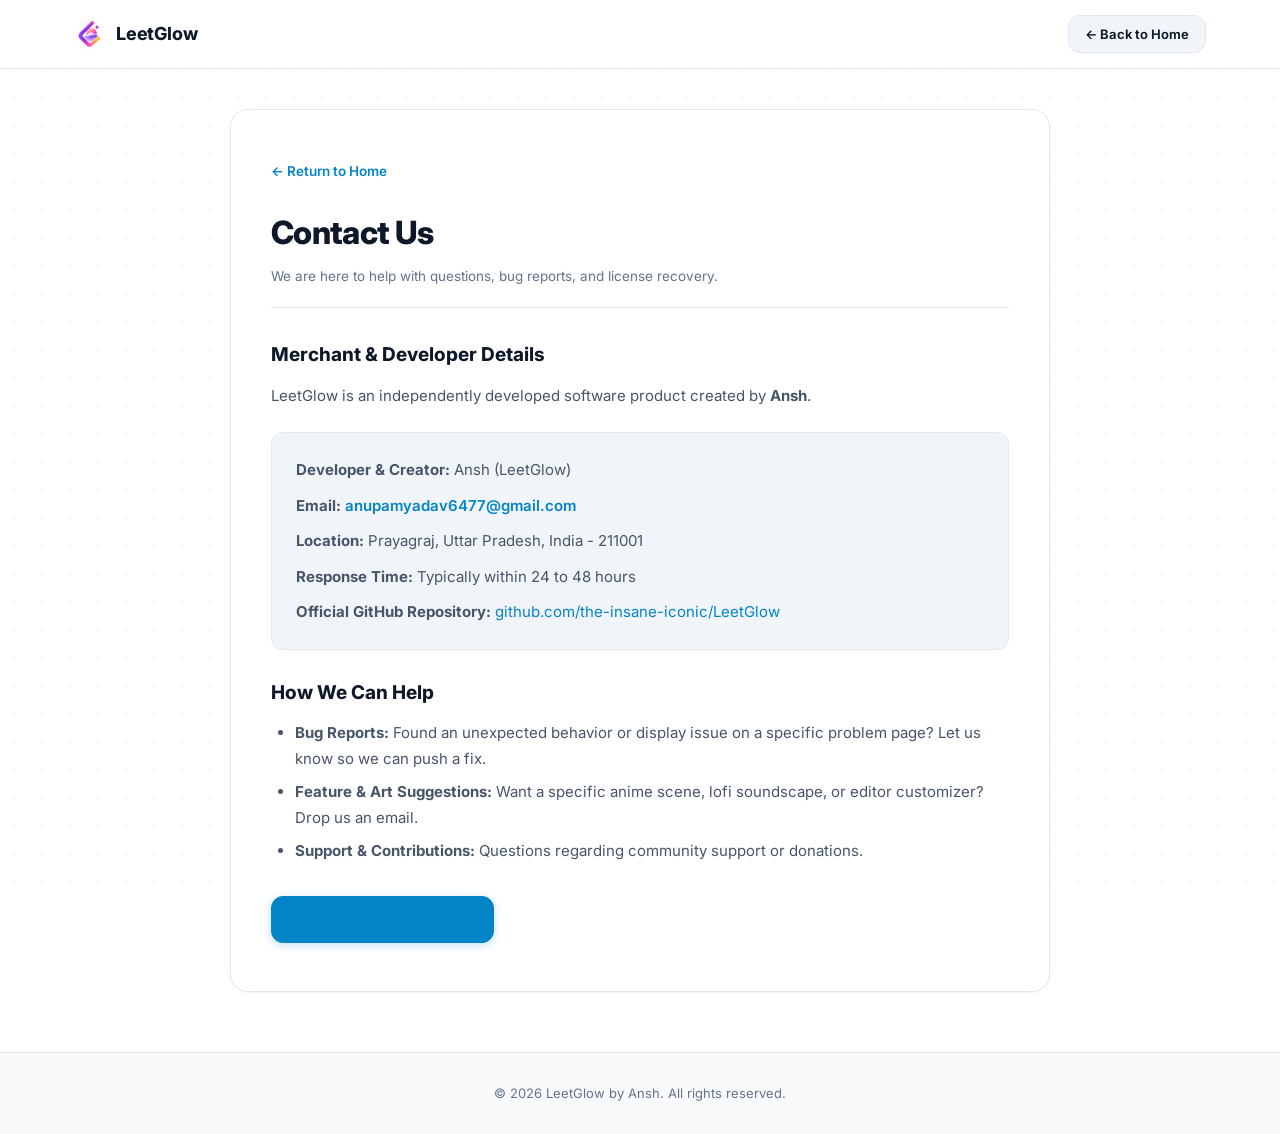
==== commit 4f96b70c: "docs: finalize developer attribution to Ansh across all policies and site pages" ====
--- a/docs/contact.html
+++ b/docs/contact.html
@@ -31,10 +31,10 @@
 
       <div class="legal-content">
         <h2>Merchant & Developer Details</h2>
-        <p>LeetGlow is an independently developed software product created by <strong>Anupam Yadav</strong>.</p>
+        <p>LeetGlow is an independently developed software product created by <strong>Ansh</strong>.</p>
 
         <div style="background: var(--bg-subtle); border: 1px solid var(--border-subtle); border-radius: 12px; padding: 24px; margin: 24px 0;">
-          <p style="margin-bottom: 10px;"><strong>Developer & Creator:</strong> Anupam Yadav (LeetGlow)</p>
+          <p style="margin-bottom: 10px;"><strong>Developer & Creator:</strong> Ansh (LeetGlow)</p>
           <p style="margin-bottom: 10px;"><strong>Email:</strong> <a href="mailto:anupamyadav6477@gmail.com" style="color: var(--primary); font-weight: 600;">anupamyadav6477@gmail.com</a></p>
           <p style="margin-bottom: 10px;"><strong>Location:</strong> Prayagraj, Uttar Pradesh, India - 211001</p>
           <p style="margin-bottom: 10px;"><strong>Response Time:</strong> Typically within 24 to 48 hours</p>
@@ -59,7 +59,7 @@
 
   <footer class="footer" style="margin-top: 40px; padding: 30px 0;">
     <div class="container" style="text-align: center; font-size: 13px; color: #64748b;">
-      © 2026 LeetGlow by Anupam Yadav. All rights reserved.
+      © 2026 LeetGlow by Ansh. All rights reserved.
     </div>
   </footer>
 </body>
